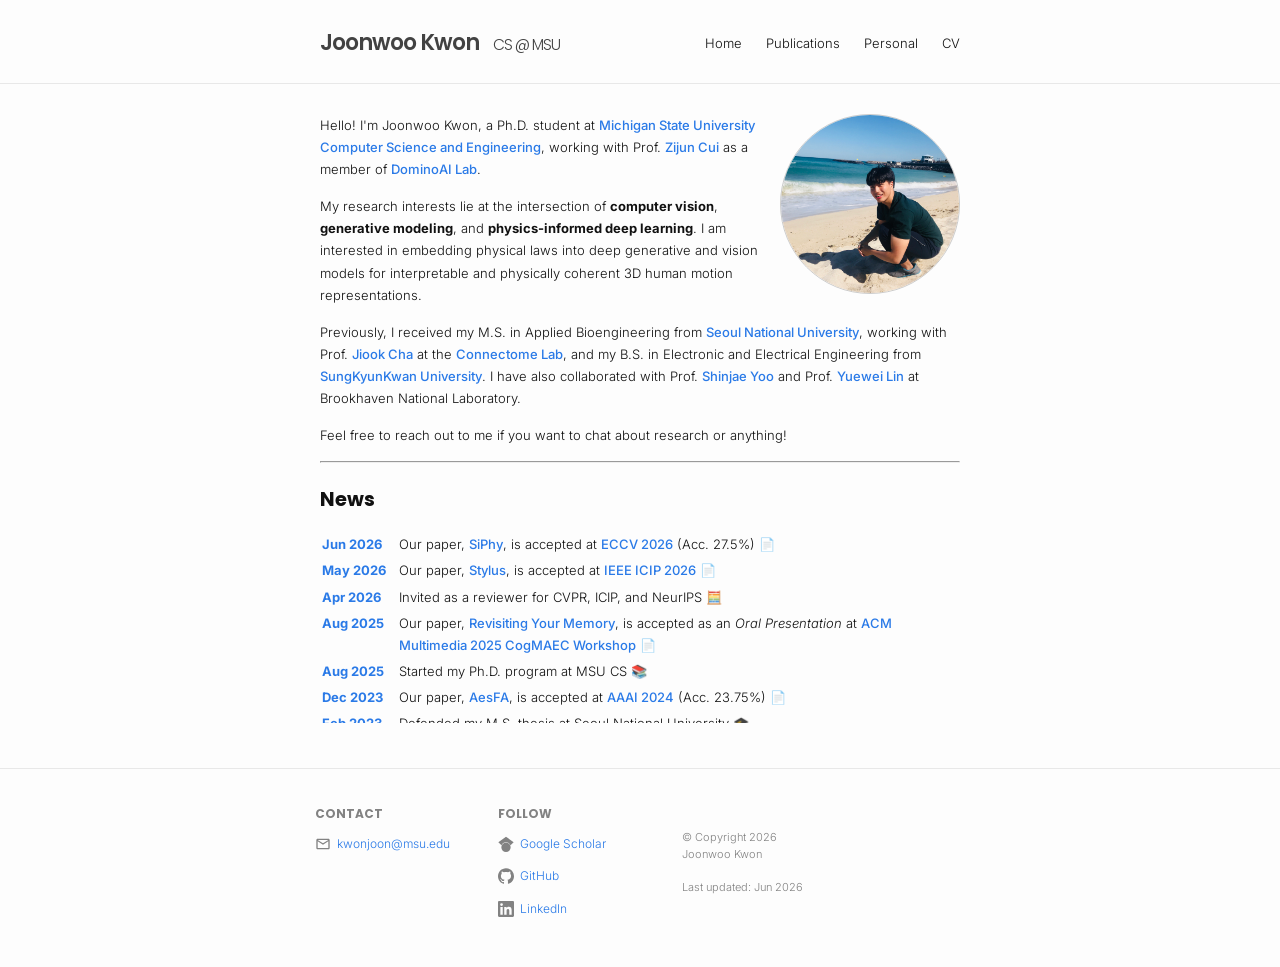
==== index.html @ afcc5ea9 "Update index.html" ====
<!DOCTYPE html>
<html>
<head>
  <meta charset="utf-8"/>
  <meta name="viewport" content="width=device-width initial-scale=1" />
  <meta http-equiv="X-UA-Compatible" content="IE=edge"/>

  <title>Joonwoo Kwon</title>
  <meta name="title" content="Joonwoo Kwon"/>
  <meta name="description" content="CS @ MSU"/>

  <meta property="og:site_name" content="Joonwoo Kwon"/>
  <meta property="og:type" content="website"/>
  <meta property="og:title" content="Joonwoo Kwon"/>
  <meta property="og:description" content="CS @ MSU"/>

  <link rel="shortcut icon" href="image/icon.png" type="image/x-icon"/>

  <!-- fonts (same as Jeongeon Park) -->
  <link rel="stylesheet" type="text/css" href="https://fonts.googleapis.com/css?family=Poppins:400,600,700&display=swap">
  <link rel="stylesheet" type="text/css" href="https://fonts.googleapis.com/css?family=Inter&display=swap">

  <style>
    /* Inlined from jeongeonpark.com/assets/css/main.css with identical values */
    body, h1, h2, h3, h4, h5, h6, p, blockquote, pre, hr, dl, dd, ol, ul, figure {
      margin: 0;
      padding: 0;
      -webkit-font-smoothing: antialiased;
    }
    body {
      font-family: Inter, "Source Sans Pro", Arial, sans-serif;
      font-size: 13px;
      line-height: 1.7;
      font-weight: 300;
      color: #111;
      background-color: #fdfdfd;
      -webkit-text-size-adjust: 100%;
    }
    h1, h2, h3, h4, h5, h6, p, blockquote, pre, ul, ol, dl, figure { margin-bottom: 15px; }
    img { max-width: 100%; vertical-align: middle; height: auto; }
    ul, ol { margin-left: 30px; }
    li > ul, li > ol { margin-bottom: 0; }
    h1, h2, h3, h4, h5, h6 {
      font-weight: 700;
      font-family: Poppins, "DM Sans", Arial, sans-serif;
    }
    h4 { font-size: 12px; }
    a { color: #2a7ae7; text-decoration: none; }
    a:hover { color: #111; text-decoration: none; }
    a#special { color: rgb(66.25, 66.25, 66.25); }
    a#special:hover { color: #111; text-decoration: underline; }
    a#blue-bg { color: #2a7ae7; font-weight: 500; }
    a#blue-bg:hover { color: #2a7ae7; background-color: #e8e8e8; font-weight: 500; }
    a#plain-bg { color: rgb(66.25, 66.25, 66.25); }
    a#plain-bg:hover { color: #2a7ae7; background-color: #e8e8e8; text-decoration: none; }
    strong { font-weight: bold; }

    .wrapper {
      max-width: -webkit-calc(700px - (30px * 2));
      max-width: calc(700px - 30px * 2);
      margin-right: auto;
      margin-left: auto;
      padding-right: 30px;
      padding-left: 30px;
      position: relative;
    }
    @media screen and (max-width: 800px) {
      .wrapper {
        max-width: -webkit-calc(800px - (30px));
        max-width: calc(800px - (30px));
        padding-right: 15px;
        padding-left: 15px;
      }
    }
    .footer-col-wrapper:after, .wrapper:after { content: ""; display: table; clear: both; }

    .site-header {
      border-bottom: 1px solid #e8e8e8;
      min-height: 56px;
      padding-top: 10px;
      padding-bottom: 10px;
      position: relative;
    }
    @media screen and (max-width: 500px) {
      .site-header { padding-top: 0; padding-bottom: 0; }
    }
    .site-title {
      font-size: 22px;
      line-height: 56px;
      letter-spacing: -1px;
      float: left;
      font-weight: 700;
      font-family: Poppins, "DM Sans", Arial, sans-serif;
    }
    .site-title img { height: 26px; }
    .site-title, .site-title:visited { color: rgb(66.25, 66.25, 66.25); }
    .site-nav { z-index: 10; float: right; line-height: 56px; }
    .site-nav .menu-icon { display: none; }
    .site-nav .page-link { color: #111; line-height: 1.7; font-size: 13px; }
    .site-nav .page-link:hover { text-decoration: wavy underline orange; }
    .site-nav .page-link:not(:first-child) { margin-left: 20px; }
    @media screen and (max-width: 600px) {
      .site-header { padding: 14px 0 12px !important; min-height: 0 !important; line-height: 1.3 !important; }
      .site-header .wrapper { padding-top: 0 !important; }
      .site-title {
        float: none !important;
        display: block !important;
        line-height: 1.3 !important;
        font-size: 22px !important;
        text-align: center !important;
        margin-bottom: 10px !important;
      }
      .site-title > div { line-height: 1.3 !important; }
      .site-title > div b:last-child { margin-left: 6px !important; font-size: 60% !important; }
      .site-nav {
        float: none !important;
        line-height: 1.4 !important;
        text-align: center !important;
        position: static !important;
        border: none !important;
      }
      .site-nav .menu-icon { display: none !important; }
      .site-nav .menu { display: flex !important; justify-content: center !important; gap: 18px !important; flex-wrap: wrap !important; }
      .site-nav .page-link:not(:first-child) { margin-left: 0 !important; }
      .site-nav .page-link { font-size: 14px !important; padding: 0 !important; display: inline !important; }
    }

    .site-footer { border-top: 1px solid #e8e8e8; padding: 30px 0; }
    @media screen and (max-width: 500px) { .site-footer { padding-top: 10px; } }
    .footer-heading { font-size: 18px; margin-bottom: 15px; }
    .contact-list, .social-media-list { list-style: none; margin-left: 0; }
    .footer-col-wrapper { font-size: 15px; color: #828282; margin-left: -15px; }
    .footer-col { float: left; margin-bottom: 10px; padding-left: 10px; }
    .footer-col-1 {
      width: -webkit-calc(28% - 10px);
      width: calc(28% - 10px);
    }
    .footer-col-2 {
      width: -webkit-calc(28% - 10px);
      width: calc(28% - 10px);
    }
    .footer-col-3 {
      width: -webkit-calc(44% - 10px);
      width: calc(44% - 10px);
    }
    .follow-links > .social-link { flex: 0 45% 0 40%; }
    .powered-by { font-size: 11px !important; color: #828282; }
    @media screen and (max-width: 600px) {
      /* Ultra-compact mobile footer */
      .site-footer { padding: 10px 0 8px !important; }
      .footer-col-wrapper {
        display: flex !important; flex-wrap: wrap !important; justify-content: center !important;
        margin-left: 0 !important; gap: 6px 14px !important; font-size: 12px !important;
      }
      .footer-col { float: none !important; width: auto !important; padding-left: 0 !important; margin: 0 !important; }
      .footer-col h4 { display: none !important; }
      .footer-col .social-links {
        display: flex !important; flex-wrap: wrap !important; justify-content: center !important; gap: 4px 14px !important;
      }
      .footer-col .social-links .social-link {
        width: auto !important; margin: 0 !important; line-height: 1.4 !important; align-items: center !important;
      }
      .footer-col .social-links .social-link svg { width: 13px !important; height: 13px !important; }
      .footer-col .social-links .social-link a { margin-left: 4px !important; font-size: 12px !important; }
      .footer-col.powered-by {
        flex-basis: 100% !important;
        display: flex !important;
        gap: 8px !important; margin-top: 6px !important; padding-top: 6px !important;
        border-top: 1px solid #e8e8e8 !important;
        align-items: center !important; justify-content: center !important; text-align: center !important;
      }
      .powered-by .powered-by-text { flex: 0 0 auto !important; }
      .powered-by .powered-by-text h4 { display: none !important; }
      .powered-by .footer-mark { width: 28px !important; margin-top: 0 !important; }
      .powered-by p { line-height: 1.3 !important; font-size: 11px !important; margin: 0 !important; }
      .powered-by p br + br { display: none !important; }
    }

    .page-content { padding: 30px 0; }
    .page-heading { font-size: 20px; }
    .highlights { color: #2a7ae7; font-weight: 600; padding: 0 5px 0 0; }

    td:first-child { padding: 0px 0px 2px; text-align: left; font-weight: bold; min-width: 75px; vertical-align: top; }
    td:last-child { padding: 0px 0px 2px; vertical-align: top; }

    .profile-pic {
      float: right;
      width: 178px;
      height: 178px;
      object-fit: cover;
      object-position: center top;
      border-radius: 50%;
      border: #ccc 1px solid;
      margin-left: 20px;
    }
    @media screen and (max-width: 600px) {
      .profile-pic {
        float: none !important;
        display: block !important;
        margin: 0 auto 20px !important;
        width: 210px !important;
        height: 210px !important;
      }
    }

    .footer-col { font-size: 12px; }
    .footer-col h4 { margin-bottom: 0; margin-top: 0; line-height: 30px; font-family: Poppins, "DM Sans", Arial, sans-serif; font-size: 12px; }
    .footer-col .social-links { display: flex; flex-wrap: wrap; }
    .footer-col .social-links .social-link {
      display: flex;
      width: 100%;
      align-items: center;
      line-height: 16px;
      margin-top: 6.5px;
      margin-bottom: 10px;
    }
    .footer-col .social-links .social-link svg {
      width: 16px;
      height: 16px;
      flex-shrink: 0;
      fill: #828282;
    }
    .footer-col .social-links .social-link a { margin-left: 6px; word-break: break-all; }

    .powered-by {
      display: flex;
      align-items: flex-start;
      gap: 14px;
    }
    .powered-by .powered-by-text { flex: 1; }
    .powered-by .powered-by-text h4 { visibility: hidden; }
    .powered-by p {
      line-height: 1.5;
      margin-bottom: 0;
    }
    .powered-by .footer-mark {
      width: 90px;
      height: auto;
      display: block;
      flex-shrink: 0;
      margin-top: 22px;
    }
  </style>
</head>

<body>
  <header class="site-header">
    <div class="wrapper" style="padding-top:5px">
      <a class="site-title" href="index.html">
        <div><b style="font-weight:600">Joonwoo Kwon</b> <b style="font-size: 70%;font-weight: 300;margin-left:10px"> CS @ MSU</b></div>
      </a>

      <nav class="site-nav">
        <a href="#" class="menu-icon"></a>
        <div class="menu">
          <a class="page-link" href="index.html">Home</a>
          <a class="page-link" href="publications.html">Publications</a>
          <a class="page-link" href="personal.html">Personal</a>
          <a class="page-link" href="cv.html">CV</a>
        </div>
      </nav>
    </div>
  </header>

  <div class="page-content">
    <div class="wrapper">
      <div class="home">
        <img
          src="image/download.jpeg"
          alt="Profile picture of Joonwoo Kwon"
          class="profile-pic"
        />

        <p>
          Hello! I'm Joonwoo Kwon, a Ph.D. student at
          <a id="blue-bg" href="https://cse.msu.edu/">Michigan State University Computer Science and Engineering</a>,
          working with Prof. <a id="blue-bg" href="https://zijunjkl.github.io/">Zijun Cui</a>
          as a member of <a id="blue-bg" href="https://zijunjkl.github.io/lab.html">DominoAI Lab</a>.
        </p>

        <p>
          My research interests lie at the intersection of
          <strong>computer vision</strong>, <strong>generative modeling</strong>, and
          <strong>physics-informed deep learning</strong>.
          I am interested in embedding physical laws into deep generative and vision
          models for interpretable and physically coherent 3D human motion representations.
        </p>

        <p>
          Previously, I received my M.S. in Applied Bioengineering from
          <a id="blue-bg" href="https://en.snu.ac.kr/index.html">Seoul National University</a>,
          working with
          Prof. <a id="blue-bg" href="https://scholar.google.com/citations?user=fHSAoOoAAAAJ&hl">Jiook Cha</a>
          at the <a id="blue-bg" href="https://www.connectomelab.com/home">Connectome Lab</a>,
          and my B.S. in Electronic and Electrical Engineering from
          <a id="blue-bg" href="https://www.skku.edu/eng/index.do">SungKyunKwan University</a>.
          I have also collaborated with
          Prof. <a id="blue-bg" href="https://scholar.google.com/citations?user=KFYsgnIAAAAJ&hl=en">Shinjae Yoo</a>
          and Prof. <a id="blue-bg" href="https://ywlincq.github.io/">Yuewei Lin</a>
          at Brookhaven National Laboratory.
        </p>

        <p>
          Feel free to reach out to me if you want to chat about research or anything!
        </p>

        <hr />
        <div style="height: 20px"></div>

        <h2>News</h2>
        <p>
        <div style="overflow-y: scroll; max-height: 192px;">
          <table style="padding-bottom:10px;">
            <tr>
              <td class="highlights">Jun 2026</td>
              <td>Our paper, <a href="https://github.com/DominoAI-Lab" style="font-weight:500">SiPhy</a>, is accepted at <a href="https://eccv.ecva.net/" style="font-weight:500">ECCV 2026</a> (Acc. 27.5%) &#128196;</td>
            </tr>
            <tr>
              <td class="highlights">May 2026</td>
              <td>Our paper, <a href="https://arxiv.org/abs/2411.15913" style="font-weight:500">Stylus</a>, is accepted at <a href="https://2026.ieeeicip.org/" style="font-weight:500">IEEE ICIP 2026</a> &#128196;</td>
            </tr>
            <tr>
              <td class="highlights">Apr 2026</td>
              <td>Invited as a reviewer for CVPR, ICIP, and NeurIPS &#129518;</td>
            </tr>
            <tr>
              <td class="highlights">Aug 2025</td>
              <td>Our paper, <a href="https://arxiv.org/abs/2412.05296" style="font-weight:500">Revisiting Your Memory</a>, is accepted as an <em>Oral Presentation</em> at <a href="https://cogmaec.github.io/MM2025/" style="font-weight:500">ACM Multimedia 2025 CogMAEC Workshop</a> &#128196;</td>
            </tr>
            <tr>
              <td class="highlights">Aug 2025</td>
              <td>Started my Ph.D. program at MSU CS &#128218;</td>
            </tr>
            <tr>
              <td class="highlights">Dec 2023</td>
              <td>Our paper, <a href="https://aesfa-nst.github.io/AesFA/" style="font-weight:500">AesFA</a>, is accepted at <a href="https://aaai.org/aaai-conference/" style="font-weight:500">AAAI 2024</a> (Acc. 23.75%) &#128196;</td>
            </tr>
            <tr>
              <td class="highlights">Feb 2023</td>
              <td>Defended my M.S. thesis at Seoul National University &#127891;</td>
            </tr>
          </table>
        </div>
        </p>

      </div>
    </div>
  </div>

  <footer class="site-footer">
    <div class="wrapper">
      <div class="footer-col-wrapper">
        <div class="footer-col footer-col-1">
          <h4>CONTACT</h4>
          <div class="social-links">
            <div class="social-link contact-links">
              <svg viewBox="0 0 24 24" xmlns="http://www.w3.org/2000/svg"><path d="M22 6c0-1.1-.9-2-2-2H4c-1.1 0-2 .9-2 2v12c0 1.1.9 2 2 2h16c1.1 0 2-.9 2-2V6zm-2 0l-8 5-8-5h16zm0 12H4V8l8 5 8-5v10z"/></svg>
              <a href="mailto:kwonjoon@msu.edu">kwonjoon@msu.edu</a>
            </div>
          </div>
        </div>

        <div class="footer-col footer-col-2">
          <h4>FOLLOW</h4>
          <div class="social-links follow-links">
            <div class="social-link">
              <svg viewBox="0 0 24 24" xmlns="http://www.w3.org/2000/svg"><path d="M5.242 13.769L.5 9.5 12 1l11.5 8.5-4.742 4.269C17.548 11.249 14.978 9.5 12 9.5c-2.977 0-5.548 1.748-6.758 4.269zM12 10a7 7 0 100 14 7 7 0 000-14z"/></svg>
              <a href="https://scholar.google.com/citations?user=pdnfn3YAAAAJ&hl=en">Google Scholar</a>
            </div>
            <div class="social-link">
              <svg viewBox="0 0 24 24" xmlns="http://www.w3.org/2000/svg"><path d="M12 .297c-6.63 0-12 5.373-12 12 0 5.303 3.438 9.8 8.205 11.385.6.113.82-.258.82-.577 0-.285-.01-1.04-.015-2.04-3.338.724-4.042-1.61-4.042-1.61C4.422 18.07 3.633 17.7 3.633 17.7c-1.087-.744.084-.729.084-.729 1.205.084 1.838 1.236 1.838 1.236 1.07 1.835 2.809 1.305 3.495.998.108-.776.417-1.305.76-1.605-2.665-.3-5.466-1.332-5.466-5.93 0-1.31.465-2.38 1.235-3.22-.135-.303-.54-1.523.105-3.176 0 0 1.005-.322 3.3 1.23.96-.267 1.98-.4 3-.405 1.02.005 2.04.138 3 .405 2.28-1.552 3.285-1.23 3.285-1.23.645 1.653.24 2.873.12 3.176.765.84 1.23 1.91 1.23 3.22 0 4.61-2.805 5.625-5.475 5.92.42.36.81 1.096.81 2.22 0 1.606-.015 2.896-.015 3.286 0 .315.21.69.825.57C20.565 22.092 24 17.592 24 12.297c0-6.627-5.373-12-12-12"/></svg>
              <a href="https://github.com/ioahKwon">GitHub</a>
            </div>
            <div class="social-link">
              <svg viewBox="0 0 24 24" xmlns="http://www.w3.org/2000/svg"><path d="M20.447 20.452h-3.554v-5.569c0-1.328-.027-3.037-1.852-3.037-1.853 0-2.136 1.445-2.136 2.939v5.667H9.351V9h3.414v1.561h.046c.477-.9 1.637-1.85 3.37-1.85 3.601 0 4.267 2.37 4.267 5.455v6.286zM5.337 7.433a2.062 2.062 0 01-2.063-2.065 2.063 2.063 0 112.063 2.065zm1.782 13.019H3.555V9h3.564v11.452zM22.225 0H1.771C.792 0 0 .774 0 1.729v20.542C0 23.227.792 24 1.771 24h20.451C23.2 24 24 23.227 24 22.271V1.729C24 .774 23.2 0 22.222 0h.003z"/></svg>
              <a href="https://www.linkedin.com/in/joonwookwon/">LinkedIn</a>
            </div>
          </div>
        </div>

        <div class="footer-col footer-col-3 powered-by">
          <div class="powered-by-text">
            <h4>&nbsp;</h4>
            <p>
              &copy; Copyright 2026 <br/>Joonwoo Kwon <br/>
              <br/>
              Last updated: Jun 2026
            </p>
          </div>
          <img class="footer-mark" src="image/fox-unscreen.gif" alt="">
        </div>
      </div>
    </div>
  </footer>

</body>
</html>
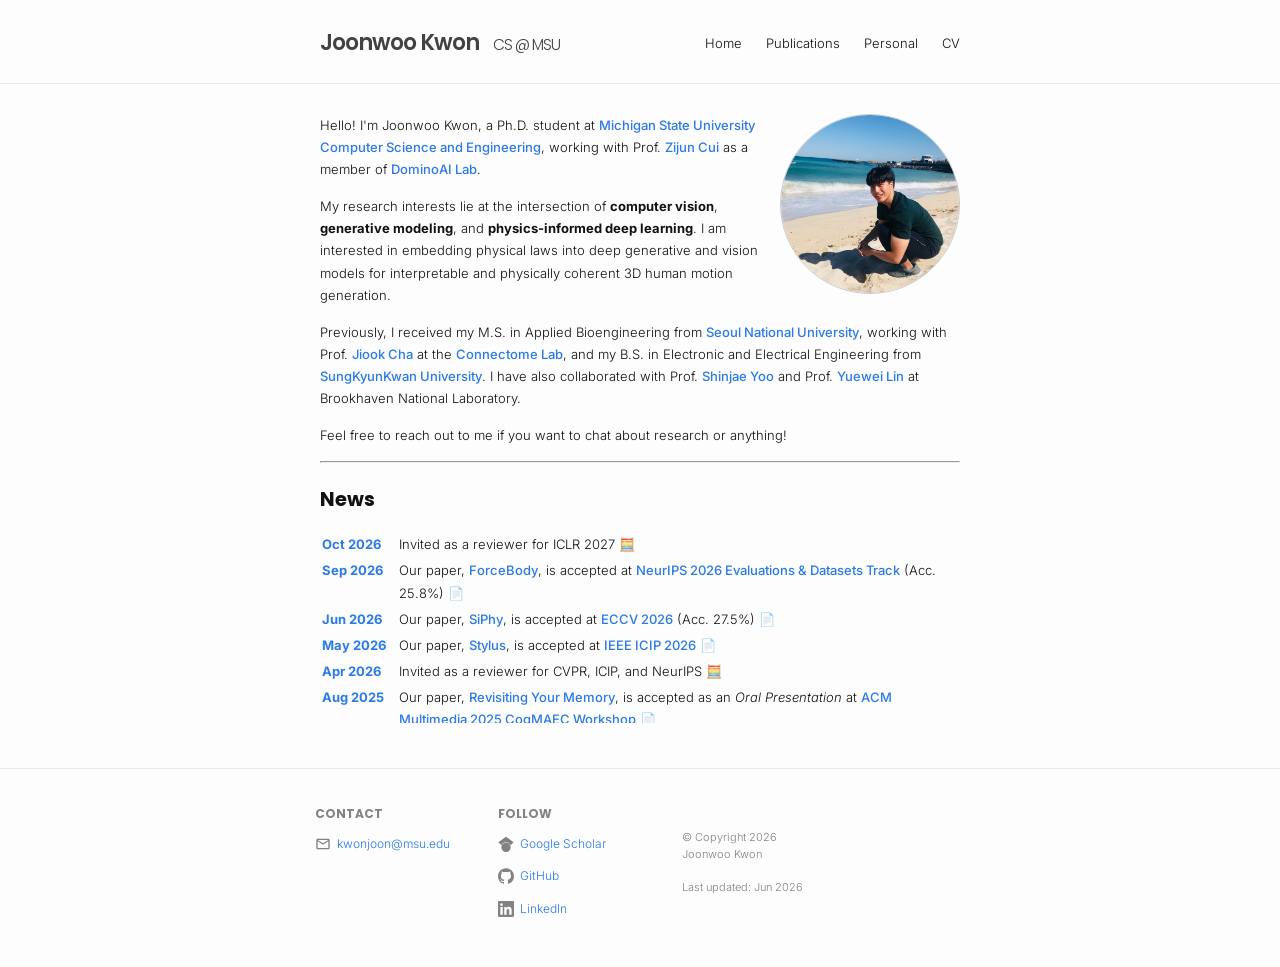
==== commit 27e138fd: "Add ForceBody NeurIPS 2026, ICLR reviewer, remove viscosity manuscript" ====
--- a/index.html
+++ b/index.html
@@ -283,7 +283,7 @@
           <strong>computer vision</strong>, <strong>generative modeling</strong>, and
           <strong>physics-informed deep learning</strong>.
           I am interested in embedding physical laws into deep generative and vision
-          models for interpretable and physically coherent 3D human motion representations.
+          models for interpretable and physically coherent 3D human motion generation.
         </p>
 
         <p>
@@ -311,6 +311,14 @@
         <p>
         <div style="overflow-y: scroll; max-height: 192px;">
           <table style="padding-bottom:10px;">
+            <tr>
+              <td class="highlights">Oct 2026</td>
+              <td>Invited as a reviewer for ICLR 2027 &#129518;</td>
+            </tr>
+            <tr>
+              <td class="highlights">Sep 2026</td>
+              <td>Our paper, <a href="https://github.com/DominoAI-Lab" style="font-weight:500">ForceBody</a>, is accepted at <a href="https://neurips.cc/" style="font-weight:500">NeurIPS 2026 Evaluations &amp; Datasets Track</a> (Acc. 25.8%) &#128196;</td>
+            </tr>
             <tr>
               <td class="highlights">Jun 2026</td>
               <td>Our paper, <a href="https://github.com/DominoAI-Lab" style="font-weight:500">SiPhy</a>, is accepted at <a href="https://eccv.ecva.net/" style="font-weight:500">ECCV 2026</a> (Acc. 27.5%) &#128196;</td>
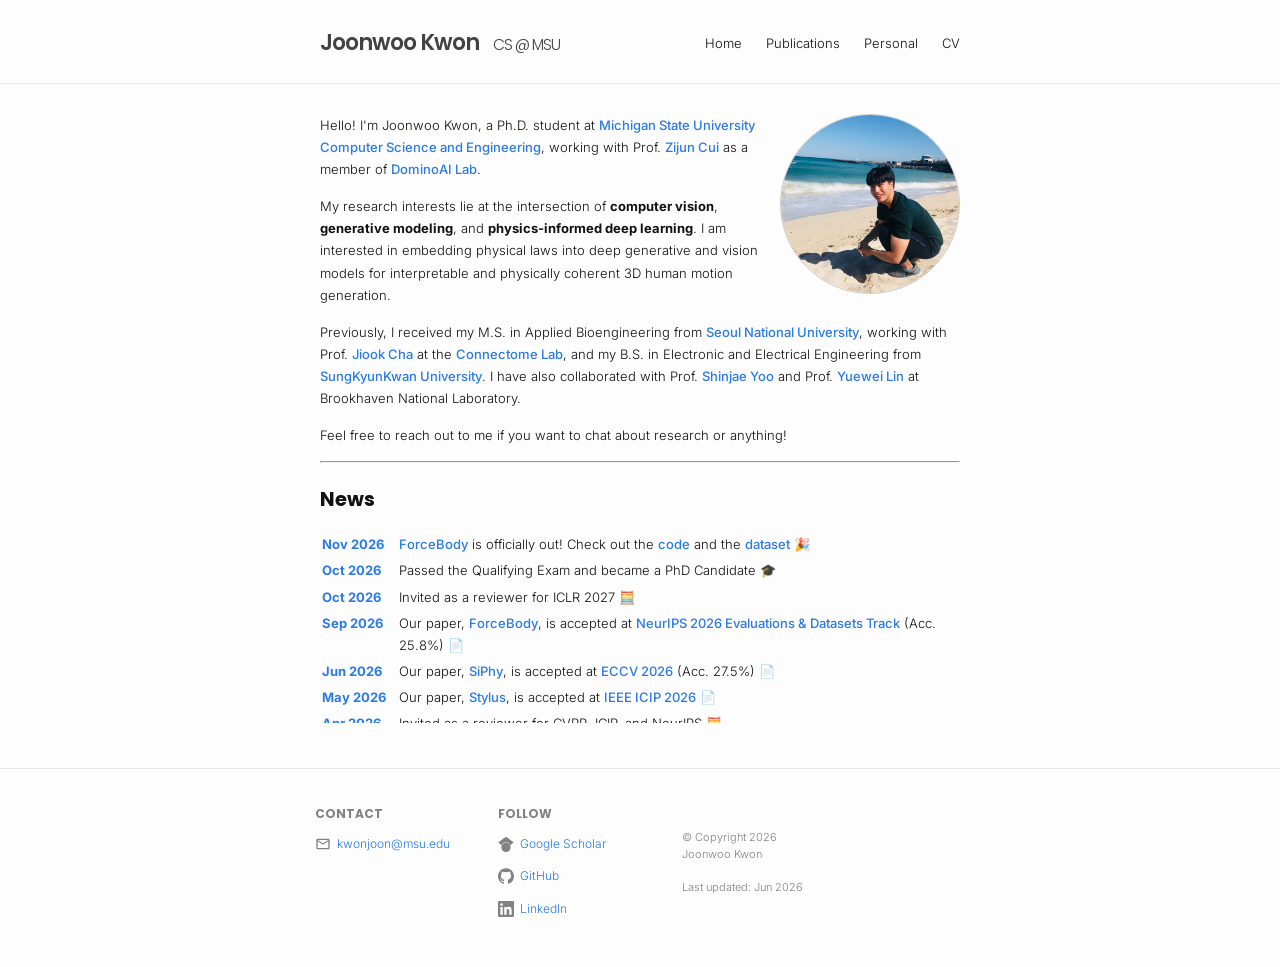
==== commit c6205c95: "Add ForceBody links, QE news, ForceBody release news" ====
--- a/index.html
+++ b/index.html
@@ -312,12 +312,20 @@
         <div style="overflow-y: scroll; max-height: 192px;">
           <table style="padding-bottom:10px;">
             <tr>
+              <td class="highlights">Nov 2026</td>
+              <td><a href="https://github.com/DominoAI-Lab/ForceBody-NeurIPS-ED-2026" style="font-weight:500">ForceBody</a> is officially out! Check out the <a href="https://github.com/DominoAI-Lab/ForceBody-NeurIPS-ED-2026" style="font-weight:500">code</a> and the <a href="https://huggingface.co/datasets/kwonjoon/ForceBody" style="font-weight:500">dataset</a> &#127881;</td>
+            </tr>
+            <tr>
+              <td class="highlights">Oct 2026</td>
+              <td>Passed the Qualifying Exam and became a PhD Candidate &#127891;</td>
+            </tr>
+            <tr>
               <td class="highlights">Oct 2026</td>
               <td>Invited as a reviewer for ICLR 2027 &#129518;</td>
             </tr>
             <tr>
               <td class="highlights">Sep 2026</td>
-              <td>Our paper, <a href="https://github.com/DominoAI-Lab" style="font-weight:500">ForceBody</a>, is accepted at <a href="https://neurips.cc/" style="font-weight:500">NeurIPS 2026 Evaluations &amp; Datasets Track</a> (Acc. 25.8%) &#128196;</td>
+              <td>Our paper, <a href="https://github.com/DominoAI-Lab/ForceBody-NeurIPS-ED-2026" style="font-weight:500">ForceBody</a>, is accepted at <a href="https://neurips.cc/" style="font-weight:500">NeurIPS 2026 Evaluations &amp; Datasets Track</a> (Acc. 25.8%) &#128196;</td>
             </tr>
             <tr>
               <td class="highlights">Jun 2026</td>
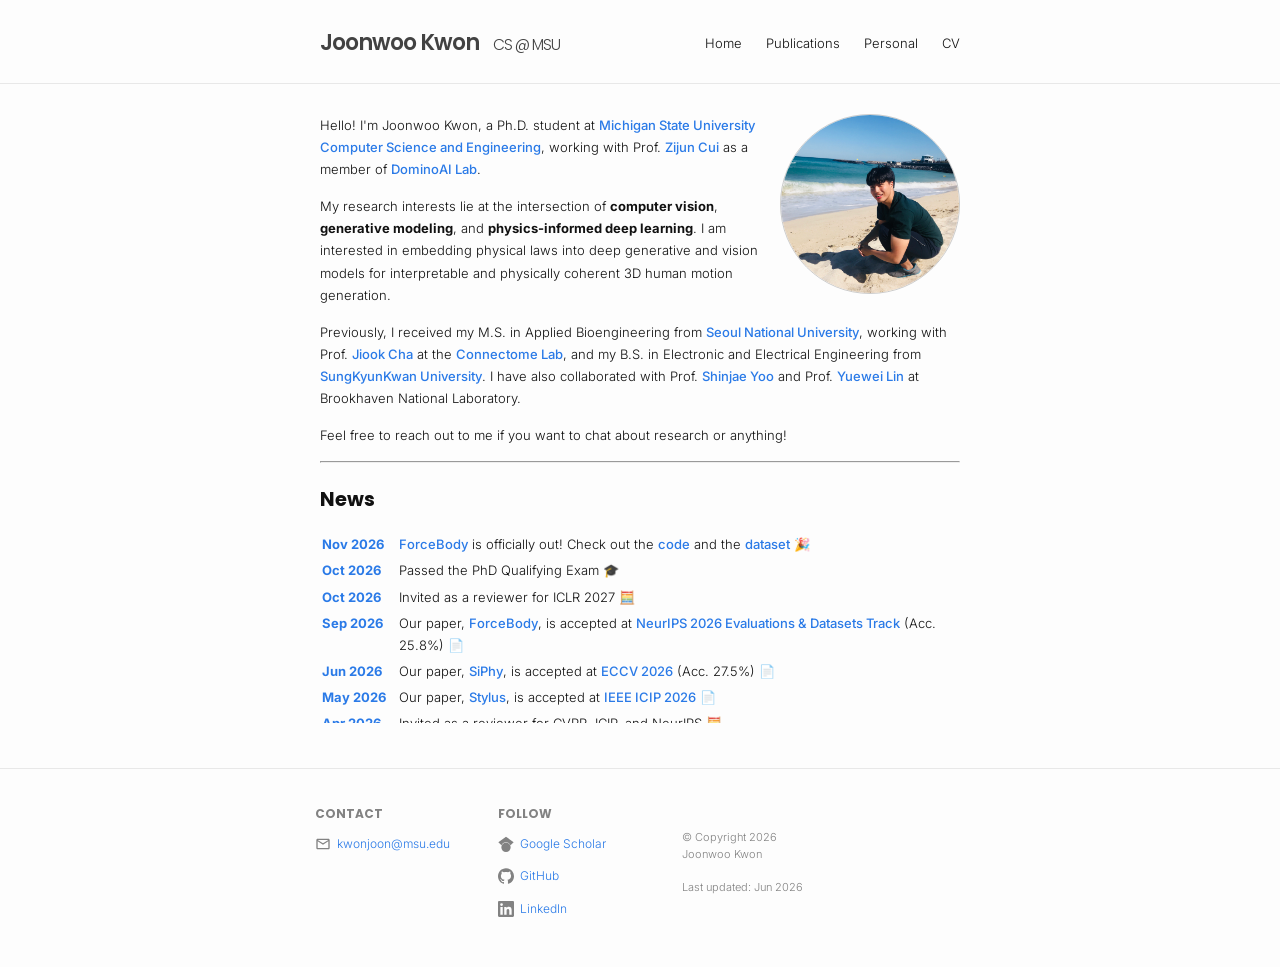
==== commit b3ad421d: "Add ForceBody links, QE news, ForceBody release news" ====
--- a/index.html
+++ b/index.html
@@ -317,7 +317,7 @@
             </tr>
             <tr>
               <td class="highlights">Oct 2026</td>
-              <td>Passed the Qualifying Exam and became a PhD Candidate &#127891;</td>
+              <td>Passed the PhD Qualifying Exam &#127891;</td>
             </tr>
             <tr>
               <td class="highlights">Oct 2026</td>
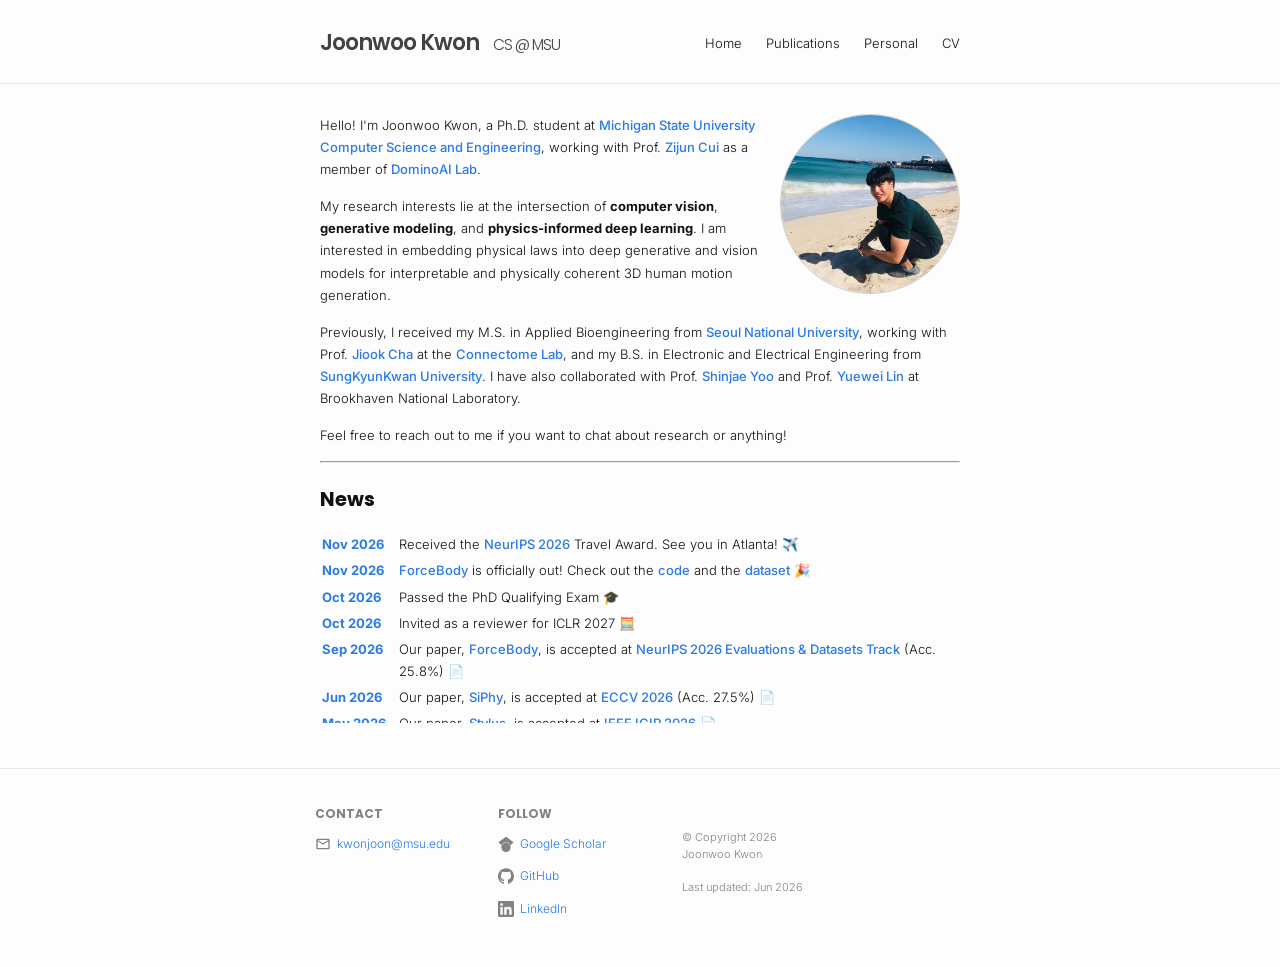
==== commit cb527286: "News: NeurIPS 2026 Travel Award" ====
--- a/index.html
+++ b/index.html
@@ -313,6 +313,10 @@
           <table style="padding-bottom:10px;">
             <tr>
               <td class="highlights">Nov 2026</td>
+              <td>Received the <a href="https://neurips.cc/" style="font-weight:500">NeurIPS 2026</a> Travel Award. See you in Atlanta! &#9992;&#65039;</td>
+            </tr>
+            <tr>
+              <td class="highlights">Nov 2026</td>
               <td><a href="https://github.com/DominoAI-Lab/ForceBody-NeurIPS-ED-2026" style="font-weight:500">ForceBody</a> is officially out! Check out the <a href="https://github.com/DominoAI-Lab/ForceBody-NeurIPS-ED-2026" style="font-weight:500">code</a> and the <a href="https://huggingface.co/datasets/kwonjoon/ForceBody" style="font-weight:500">dataset</a> &#127881;</td>
             </tr>
             <tr>
@@ -329,7 +333,7 @@
             </tr>
             <tr>
               <td class="highlights">Jun 2026</td>
-              <td>Our paper, <a href="https://github.com/DominoAI-Lab" style="font-weight:500">SiPhy</a>, is accepted at <a href="https://eccv.ecva.net/" style="font-weight:500">ECCV 2026</a> (Acc. 27.5%) &#128196;</td>
+              <td>Our paper, <a href="https://arxiv.org/abs/2607.22355" style="font-weight:500">SiPhy</a>, is accepted at <a href="https://eccv.ecva.net/" style="font-weight:500">ECCV 2026</a> (Acc. 27.5%) &#128196;</td>
             </tr>
             <tr>
               <td class="highlights">May 2026</td>
@@ -338,6 +342,10 @@
             <tr>
               <td class="highlights">Apr 2026</td>
               <td>Invited as a reviewer for CVPR, ICIP, and NeurIPS &#129518;</td>
+            </tr>
+            <tr>
+              <td class="highlights">Sep 2025</td>
+              <td>The code and the EEG-AffectiveMemory dataset of <a href="https://github.com/ioahKwon/Revisiting-Your-Memory" style="font-weight:500">Revisiting Your Memory</a> are released. Check out the <a href="https://github.com/ioahKwon/Revisiting-Your-Memory" style="font-weight:500">code</a> and the <a href="https://huggingface.co/datasets/kwonjoon/Revisiting-Your-Memory" style="font-weight:500">dataset</a> &#127881;</td>
             </tr>
             <tr>
               <td class="highlights">Aug 2025</td>
